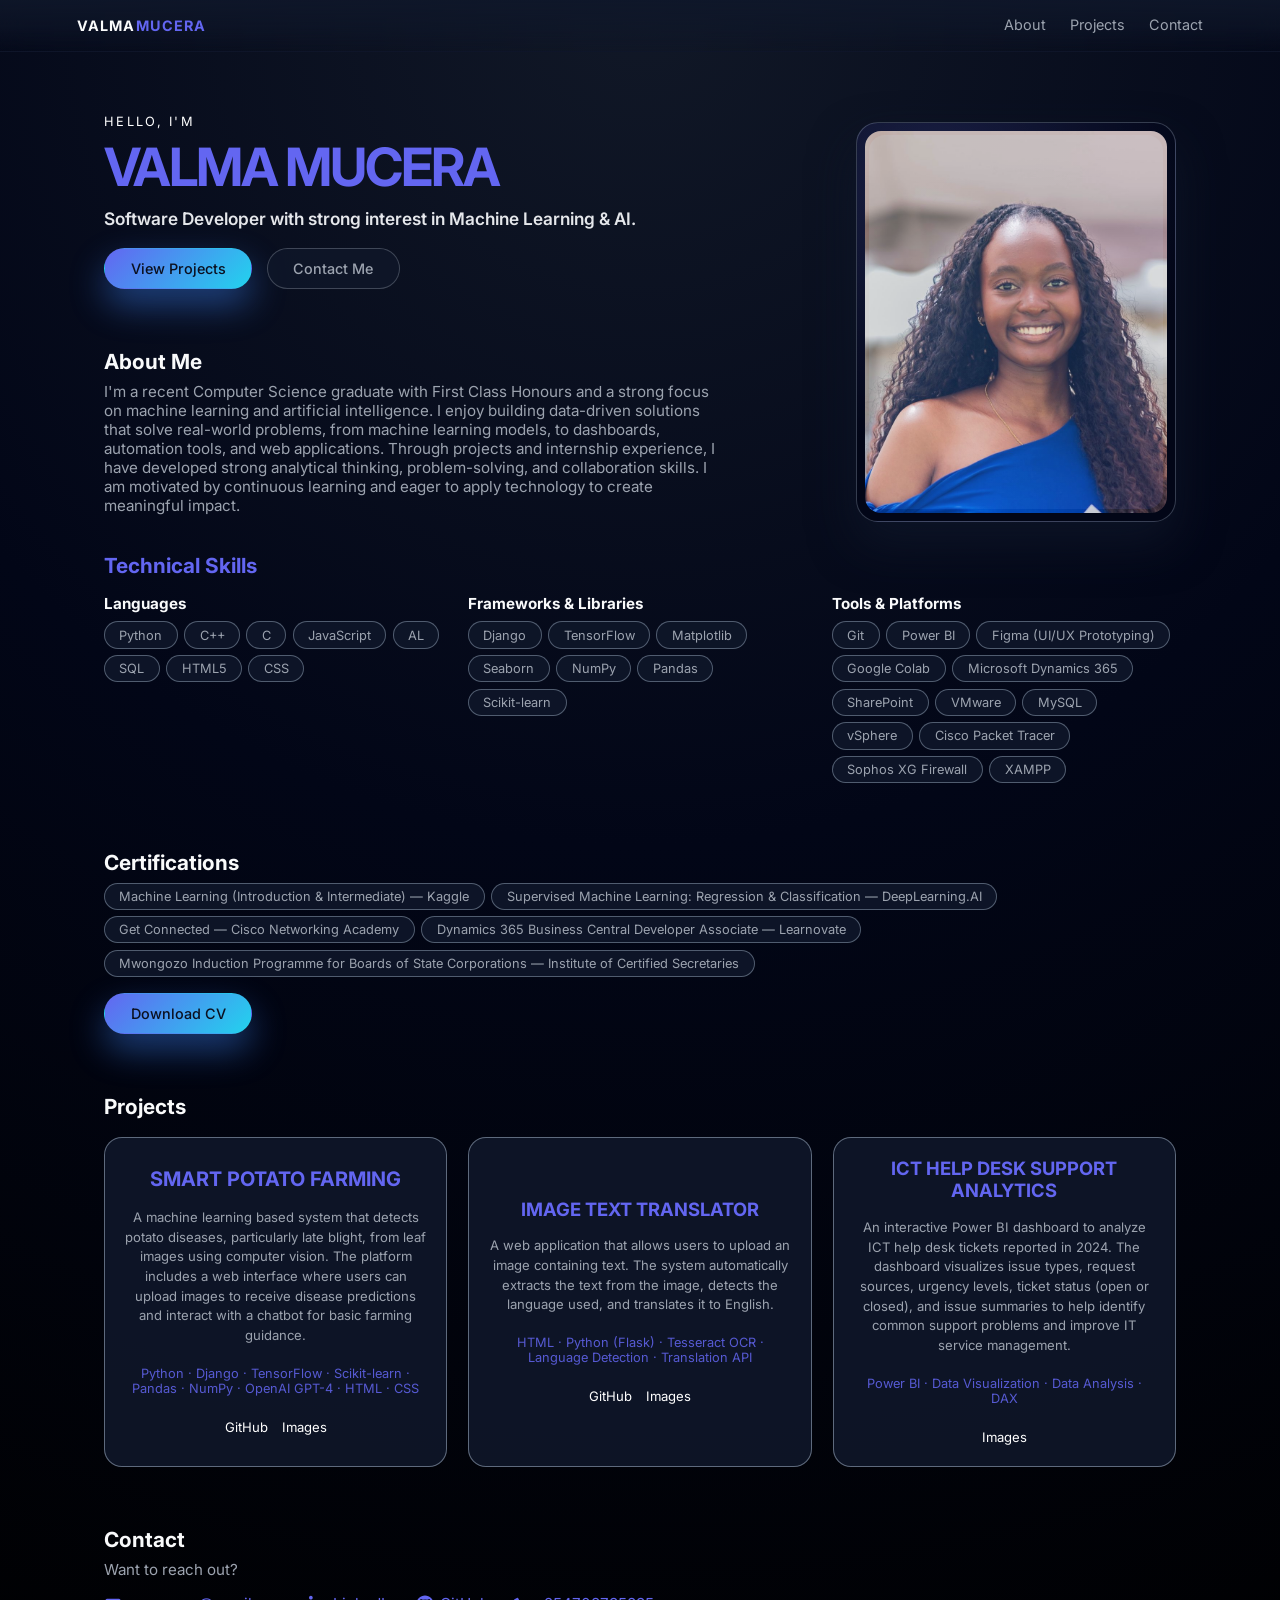
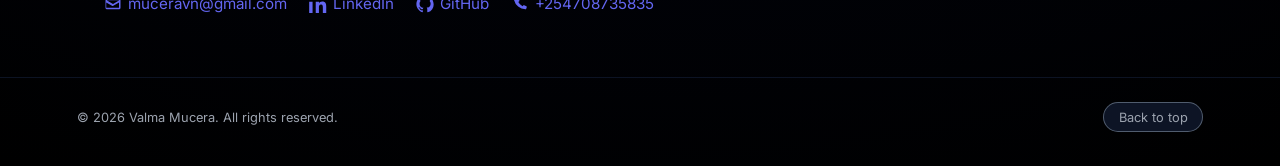
==== index.html @ 5fc09274 "Initial commit" ====
﻿<!DOCTYPE html>
<html lang="en">
  <head>
    <meta charset="UTF-8" />
    <meta name="viewport" content="width=device-width, initial-scale=1.0" />
    <title>VALMA MUCERA</title>
    <link rel="stylesheet" href="styles.css" />
    <link rel="preconnect" href="https://fonts.googleapis.com" />
    <link rel="preconnect" href="https://fonts.gstatic.com" crossorigin />
    <link
      href="https://fonts.googleapis.com/css2?family=Inter:wght@300;400;600;700&display=swap"
      rel="stylesheet"
    />
  </head>
  <body>
    <header class="nav">
      <div class="nav__logo">VALMA<span>MUCERA</span></div>
      <nav class="nav__links">
        <a href="#about">About</a>
        <a href="#projects">Projects</a>
        <a href="#contact">Contact</a>
      </nav>
    </header>

    <main>
      <section class="hero" id="top">
        <div class="hero__content">
          <p class="hero__eyebrow">Hello, I'm</p>
          <h1 class="hero__title">VALMA MUCERA</h1>
          <p class="hero__subtitle">
            Software Developer with strong interest in Machine Learning & AI.
          </p>
          <div class="hero__actions">
            <a href="#projects" class="btn btn--primary">View Projects</a>
            <a href="#contact" class="btn btn--ghost">Contact Me</a>
          </div>
        </div>
      </section>

      <section class="section" id="about">
        <h2 class="section__title">About Me</h2>
        <div class="about__layout">
          <div class="about__text">
            <p class="section__text">
              I'm a recent Computer Science graduate with First Class Honours and a strong focus on machine learning and artificial intelligence. 
                I enjoy building data-driven solutions that solve real-world problems, from machine learning models, to dashboards, automation tools, and web applications. 
                Through projects and internship experience, I have developed strong analytical thinking, problem-solving, and collaboration skills.
                I am motivated by continuous learning and eager to apply technology to create meaningful impact.
            </p>
            <h2 class="section__subtitle">Technical Skills</h2>
          </div>
          <div class="about__photo">
            <img src="Valma photo.jpeg" alt="Valma Mucera portrait" loading="lazy" />
          </div>
          <div class="about__grid">
            <div class="skill-group">
              <h3 class="section__subtitle">Languages</h3>
              <ul class="chips">
                <li class="chip">Python</li>
                <li class="chip">C++</li>
                <li class="chip">C</li>
                <li class="chip">JavaScript</li>
                <li class="chip">AL</li>
                <li class="chip">SQL</li>
                <li class="chip">HTML5</li>
                <li class="chip">CSS</li>
              </ul>
            </div>
            <div class="skill-group">
              <h3 class="section__subtitle">Frameworks &amp; Libraries</h3>
              <ul class="chips">
            
                <li class="chip">Django</li>
                <li class="chip">TensorFlow</li>
                <li class="chip">Matplotlib</li>
                <li class="chip">Seaborn</li>
                <li class="chip">NumPy</li>
                <li class="chip">Pandas</li>
                <li class="chip">Scikit-learn</li>
              </ul>
            </div>

            <div class="skill-group">
              <h3 class="section__subtitle">Tools &amp; Platforms</h3>
              <ul class="chips">
                <li class="chip">Git</li>
                <li class="chip">Power BI</li>
                <li class="chip">Figma (UI/UX Prototyping)</li>
                <li class="chip">Google Colab</li>
                <li class="chip">Microsoft Dynamics 365</li>
                <li class="chip">SharePoint</li>
                <li class="chip">VMware</li>
                <li class="chip">MySQL</li>
                <li class="chip">vSphere</li>
                <li class="chip">Cisco Packet Tracer</li>
                <li class="chip">Sophos XG Firewall</li>
                <li class="chip">XAMPP</li>
              </ul>
            </div>
          </div>
        </div>
      </section>

      <section class="section" id="certifications">
        <h2 class="section__title">Certifications</h2>
        <div class="cert-row">
          <ul class="chips chips--wrap">
            <li class="chip">Machine Learning (Introduction & Intermediate) — Kaggle</li>
            <li class="chip">Supervised Machine Learning: Regression & Classification — DeepLearning.AI</li>
            <li class="chip">Get Connected — Cisco Networking Academy</li>
            <li class="chip">Dynamics 365 Business Central Developer Associate — Learnovate</li>
            <li class="chip">Mwongozo Induction Programme for Boards of State Corporations — Institute of Certified Secretaries</li>
          </ul>
          <div class="cv-download">
            <a class="btn btn--primary" href="Valma_Mucera_Njoroge_Resume.pdf" download>Download CV</a>
          </div>
        </div>
      </section>

      <section class="section" id="projects">
        <h2 class="section__title">Projects</h2>
        <div class="projects__grid">
          <article class="project-card project-card--potato">
            <h3 class="project-card__title">SMART POTATO FARMING</h3>
            <p class="project-card__description">
              A machine learning based system that detects potato diseases, particularly late blight, from leaf images using computer vision.
              The platform includes a web interface where users can upload images to receive disease predictions and interact with a chatbot for basic farming guidance.
              
            </p>
            
            <p class="project-card__stack">Python · Django · TensorFlow · Scikit-learn · Pandas · NumPy · OpenAI GPT-4 · HTML · CSS </p>
            <div class="project-card__links">
              <a href="https://github.com/muceraaa/smart-potato-farming.git" target="_blank" rel="noopener">GitHub</a>
              <a href="SPFimages.html" target="_blank" rel="noopener">Images</a>
            </div>
          </article>
          <article class="project-card project-card--accent">
            <h3 class="project-card__title">IMAGE TEXT TRANSLATOR</h3>
            <p class="project-card__description">
              A web application that allows users to upload an image containing text. 
              The system automatically extracts the text from the image, detects the language used, and translates it to English.
              
            </p>
          
            <p class="project-card__stack">HTML · Python (Flask) · Tesseract OCR · Language Detection · Translation API</p>
            <div class="project-card__links">
               <a href="https://github.com/muceraaa/image-text-translator.git" target="_blank" rel="noopener">GitHub</a>
              <a href="ITLimages.html" target="_blank" rel="noopener">Images</a>
            </div>
          </article>

          <article class="project-card project-card--accent">
            <h3 class="project-card__title">ICT HELP DESK SUPPORT ANALYTICS</h3>
            <p class="project-card__description">
              An interactive Power BI dashboard to analyze ICT help desk tickets reported in 2024.
              The dashboard visualizes issue types, request sources, urgency levels, ticket status (open or closed), and issue summaries to help identify common support problems and improve IT service management.
            </p>
          
            <p class="project-card__stack">Power BI · Data Visualization · Data Analysis · DAX</p>
            <div class="project-card__links">
              <a href="PBIimages.html" target="_blank" rel="noopener">Images</a>
            </div>
          </article>

          
        </div>
      </section>

      <section class="section" id="contact">
        <h2 class="section__title">Contact</h2>
        <p class="section__text">
          Want to reach out? 
        </p>
        <div class="contact__list">
          <a
            id="contact-email"
            data-email="muceravn@gmail.com"
            href="mailto:muceravn@gmail.com"
            ><span class="contact__icon" aria-hidden="true">
              <svg viewBox="0 0 24 24"><path d="M4 5h16a2 2 0 0 1 2 2v10a2 2 0 0 1-2 2H4a2 2 0 0 1-2-2V7a2 2 0 0 1 2-2zm0 2v.35l8 4.65 8-4.65V7H4zm16 2.98-7.62 4.43a1.5 1.5 0 0 1-1.76 0L3 9.98V17h17V9.98z"></path></svg>
            </span>
            muceravn@gmail.com</a
          >
          <a href="https://linkedin.com/in/valma-mucera-0088bb252" target="_blank" rel="noopener"
            ><span class="contact__icon" aria-hidden="true">
              <svg viewBox="0 0 24 24"><path d="M4.98 3.5C4.98 4.88 3.88 6 2.5 6S0 4.88 0 3.5 1.12 1 2.5 1s2.48 1.12 2.48 2.5zM.24 8.98h4.52V24H.24V8.98zM8.98 8.98h4.33v2.05h.06c.6-1.14 2.06-2.34 4.24-2.34 4.53 0 5.37 2.98 5.37 6.85V24h-4.52v-7.33c0-1.75-.03-3.98-2.43-3.98-2.43 0-2.8 1.9-2.8 3.86V24H8.98V8.98z"></path></svg>
            </span>
            LinkedIn</a
          >
          <a href="https://github.com/muceraaa" target="_blank" rel="noopener"><span class="contact__icon" aria-hidden="true"><svg viewBox="0 0 24 24"><path d="M12 .5C5.73.5.5 5.73.5 12c0 5.09 3.29 9.4 7.86 10.93.58.1.79-.25.79-.56 0-.28-.01-1.02-.02-2-3.2.7-3.88-1.54-3.88-1.54-.53-1.35-1.3-1.7-1.3-1.7-1.06-.73.08-.72.08-.72 1.17.08 1.78 1.21 1.78 1.21 1.04 1.78 2.73 1.26 3.4.96.1-.76.41-1.26.75-1.55-2.55-.29-5.23-1.27-5.23-5.65 0-1.25.45-2.27 1.2-3.07-.12-.29-.52-1.45.11-3.02 0 0 .97-.31 3.18 1.18a11.1 11.1 0 0 1 5.8 0c2.2-1.49 3.17-1.18 3.17-1.18.63 1.57.23 2.73.11 3.02.75.8 1.2 1.82 1.2 3.07 0 4.39-2.69 5.35-5.25 5.63.42.36.8 1.08.8 2.18 0 1.57-.02 2.84-.02 3.22 0 .31.21.67.8.56A10.52 10.52 0 0 0 23.5 12C23.5 5.73 18.27.5 12 .5z"></path></svg></span>GitHub</a>
          <span class="contact__item"><span class="contact__icon" aria-hidden="true"><svg viewBox="0 0 24 24"><path d="M6.54 4.5 8.4 3.8a1 1 0 0 1 1.24.46l1.54 2.97a1 1 0 0 1-.23 1.2l-1.2 1a12.6 12.6 0 0 0 5.62 5.62l1-1.2a1 1 0 0 1 1.2-.23l2.97 1.54a1 1 0 0 1 .46 1.24l-.7 1.86a1.2 1.2 0 0 1-1.15.78A16.5 16.5 0 0 1 4 6.65c0-.52.3-1 .78-1.15z"></path></svg></span>+254708735835</span>
        </div>
      </section>
    </main>

    <footer class="footer">
      <p>© <span id="year"></span> Valma Mucera. All rights reserved.</p>
      <a href="#top" class="footer__top">Back to top</a>
    </footer>

    <script>
      const yearSpan = document.getElementById("year");
      if (yearSpan) {
        yearSpan.textContent = new Date().getFullYear().toString();
      }

      // Make the contact email always do something useful:
      // 1) Try mailto (for users with a desktop mail client)
      // 2) Fallback to opening Gmail compose in a new tab
      // 3) Copy the email to clipboard for extra convenience
      const emailLink = document.getElementById("contact-email");
      const email = emailLink?.dataset.email;
      const gmailCompose = email
        ? `https://mail.google.com/mail/?view=cm&fs=1&to=${encodeURIComponent(
            email
          )}`
        : null;

      emailLink?.addEventListener("click", async (event) => {
        event.preventDefault();
        if (email) {
          // Try to trigger the OS/handler via mailto
          window.location.href = `mailto:${email}`;
        }

        // Open Gmail compose as a reliable fallback
        if (gmailCompose) {
          window.open(gmailCompose, "_blank", "noopener");
        }

        // Best-effort copy
        try {
          await navigator.clipboard.writeText(email);
        } catch (_) {
          // Clipboard API might be blocked; ignore
        }
      });

    </script>
  </body>
</html>
---- styles.css ----
:root {
  --bg: #050816;
  --bg-elevated: #0b1020;
  --accent: #6366f1;
  --accent-soft: rgba(99, 102, 241, 0.12);
  --accent-strong: rgba(129, 140, 248, 0.4);
  --text: #f9fafb;
  --text-muted: #9ca3af;
  --border-subtle: rgba(156, 163, 175, 0.35);
  --radius-lg: 18px;
  --radius-full: 999px;
  --shadow-soft: 0 22px 45px rgba(15, 23, 42, 0.75);
}

*,
*::before,
*::after {
  box-sizing: border-box;
}

body {
  margin: 0;
  font-family: "Inter", system-ui, -apple-system, BlinkMacSystemFont, sans-serif;
  background: radial-gradient(circle at top, #111827 0, #020617 45%, #000 100%);
  color: var(--text);
  min-height: 100vh;
}

a {
  color: inherit;
  text-decoration: none;
}

img {
  max-width: 100%;
  display: block;
}

.nav {
  position: sticky;
  top: 0;
  z-index: 20;
  display: flex;
  align-items: center;
  justify-content: space-between;
  padding: 1rem 6vw;
  backdrop-filter: blur(14px);
  background: linear-gradient(
    to bottom,
    rgba(15, 23, 42, 0.9),
    rgba(15, 23, 42, 0.6),
    transparent
  );
  border-bottom: 1px solid rgba(15, 23, 42, 0.6);
}

.nav__logo {
  font-weight: 700;
  letter-spacing: 0.08em;
  text-transform: uppercase;
  font-size: 0.9rem;
}

.nav__logo span {
  color: var(--accent);
}

.nav__links {
  display: flex;
  gap: 1.5rem;
  font-size: 0.9rem;
}

.nav__links a {
  color: var(--text-muted);
  position: relative;
  padding-bottom: 0.1rem;
}

.nav__links a::after {
  content: "";
  position: absolute;
  left: 0;
  bottom: 0;
  width: 0;
  height: 2px;
  background: linear-gradient(to right, var(--accent), #22d3ee);
  border-radius: 999px;
  transition: width 0.25s ease;
}

.nav__links a:hover {
  color: var(--text);
}

.nav__links a:hover::after {
  width: 100%;
}

main {
  max-width: 1120px;
  margin: 0 auto;
  padding: 2.5rem 1.5rem 4rem;
}

.hero {
  display: grid;
  grid-template-columns: minmax(0, 1fr);
  align-items: flex-start;
  gap: 1.8rem;
  margin-top: 1.4rem;
}

.hero__content {
  max-width: 540px;
}

.hero__eyebrow {
  font-size: 0.8rem;
  letter-spacing: 0.18em;
  text-transform: uppercase;
  color: #ffffff;
  margin: 0 0 0.35rem;
}

.hero__title {
  font-size: clamp(2.5rem, 4.4vw, 3.3rem);
  letter-spacing: -0.04em;
  margin: 0 0 0.45rem;
  color: var(--accent);
}

.hero__subtitle {
  margin: 0.1rem 0 1rem;
  color: #e5e7eb;
  line-height: 1.5;
  font-size: 1.08rem;
  font-weight: 600;
}

.hero__actions {
  display: flex;
  gap: 0.9rem;
  flex-wrap: wrap;
}

.btn {
  display: inline-flex;
  align-items: center;
  justify-content: center;
  padding: 0.7rem 1.6rem;
  border-radius: var(--radius-full);
  border: 1px solid transparent;
  font-size: 0.9rem;
  font-weight: 500;
  cursor: pointer;
  transition: transform 0.16s ease, box-shadow 0.16s ease, background 0.18s ease,
    border-color 0.18s ease, color 0.18s ease;
}

.btn--primary {
  background: linear-gradient(135deg, var(--accent), #22d3ee);
  color: #0b1020;
  box-shadow: 0 16px 35px rgba(59, 130, 246, 0.45);
}

.btn--primary:hover {
  transform: translateY(-1px);
  box-shadow: 0 22px 45px rgba(15, 23, 42, 0.9);
}

.btn--ghost {
  border-color: var(--border-subtle);
  color: var(--text-muted);
  background: rgba(15, 23, 42, 0.8);
}

.btn--ghost:hover {
  border-color: var(--accent-strong);
  color: var(--text);
  background: radial-gradient(circle at top left, var(--accent-soft), #020617 55%);
}

.about__layout {
  display: grid;
  grid-template-columns: minmax(0, 1fr) minmax(0, 320px);
  gap: 1.8rem;
  align-items: start;
}

.about__text .section__text {
  margin-bottom: 1.4rem;
}

.about__photo {
  justify-self: center;
  width: 100%;
  max-width: 320px;
  aspect-ratio: 4 / 5;
  border-radius: 22px;
  padding: 8px;
  background: radial-gradient(circle at 25% 15%, rgba(99, 102, 241, 0.18), #020617 65%);
  border: 1px solid rgba(148, 163, 184, 0.35);
  box-shadow: var(--shadow-soft);
  overflow: hidden;
  position: relative;
  align-self: start;
  margin-top: -260px;
}

.about__photo::after {
  content: "";
  position: absolute;
  inset: 12px;
  border-radius: 16px;
  pointer-events: none;
  background: linear-gradient(145deg, rgba(34, 211, 238, 0.12), rgba(99, 102, 241, 0.12));
  mix-blend-mode: screen;
}

.about__photo img {
  width: 100%;
  height: 100%;
  object-fit: cover;
  border-radius: 16px;
  display: block;
  background: radial-gradient(circle at 30% 20%, rgba(99, 102, 241, 0.08), #0b1020 65%);
}

.section {
  margin-top: 3.75rem;
  scroll-margin-top: 96px;
}

.section__title {
  font-size: 1.3rem;
  margin-bottom: 0.5rem;
}

.section__text {
  margin: 0;
  color: var(--text-muted);
  font-size: 0.95rem;
  max-width: 620px;
}

.section__subtitle {
  font-size: 0.95rem;
  margin: 1.5rem 0 0.6rem;
}

.about__text .section__subtitle {
  font-size: 1.3rem;
  margin: 2.4rem 0 -1.2rem;
  color: var(--accent);
}

.about__grid {
  display: grid;
  grid-template-columns: repeat(3, minmax(0, 1fr));
  gap: 1.25rem;
  width: 100%;
  padding-bottom: 0.4rem;
  margin-top: 0.4rem;
  grid-column: 1 / -1;
}

.skill-group {
  width: 100%;
}

.skill-group h3 {
  margin: 0 0 0.5rem;
}

.chips {
  list-style: none;
  padding: 0;
  margin: 0;
  display: flex;
  flex-wrap: wrap;
  gap: 0.4rem;
}

.chip {
  background: rgba(15, 23, 42, 0.9);
  border-radius: 999px;
  padding: 0.32rem 0.9rem;
  border: 1px solid rgba(148, 163, 184, 0.5);
  font-size: 0.8rem;
  color: var(--text-muted);
}

.projects__grid {
  display: grid;
  grid-template-columns: repeat(auto-fit, minmax(260px, 1fr));
  gap: 1.3rem;
  margin-top: 1.1rem;
}

.section__lead {
  margin: 0.2rem 0 1.2rem;
}

.chips--wrap {
  flex-wrap: wrap;
}

.cv-download {
  margin-top: 0;
}

.cert-row {
  display: flex;
  align-items: center;
  gap: 1rem;
  flex-wrap: wrap;
}

.project-card {
  background: rgba(15, 23, 42, 0.9);
  border-radius: var(--radius-lg);
  padding: 1.2rem 1.25rem 1.3rem;
  border: 1px solid rgba(148, 163, 184, 0.6);
  position: relative;
  overflow: hidden;
  text-align: center;
  display: flex;
  flex-direction: column;
  align-items: center;
  justify-content: center;
  gap: 0.65rem;
}

.project-card::before {
  content: "";
  position: absolute;
  inset: 0;
  background: radial-gradient(
    circle at top left,
    rgba(56, 189, 248, 0.16),
    transparent 60%
  );
  mix-blend-mode: screen;
  opacity: 0;
  transition: opacity 0.25s ease;
  pointer-events: none;
}

.project-card:hover::before {
  opacity: 1;
}

.project-card__title {
  margin: 0 0 0.4rem;
  font-size: 1.02rem;
}

.project-card__description {
  margin: 0 0 0.6rem;
  color: var(--text-muted);
  font-size: 0.82rem;
  line-height: 1.5;
}

.project-card__stack {
  margin: 0 0 0.8rem;
  font-size: 0.8rem;
  color: #e5e7eb;
  opacity: 0.85;
}

.project-card--potato .project-card__title {
  font-size: 1.25rem;
  color: var(--accent);
}

.project-card--potato .project-card__description {
  font-size: 0.82rem;
}

.project-card--potato .project-card__stack {
  color: var(--accent);
  font-size: 0.8rem;
}

.project-card--accent .project-card__title {
  color: var(--accent);
  font-size: 1.15rem;
}

.project-card--accent .project-card__stack {
  color: var(--accent);
  font-size: 0.8rem;
}

.project-card__media {
  margin: 0 0 0.7rem;
  border: 1px solid rgba(148, 163, 184, 0.4);
  border-radius: 12px;
  overflow: hidden;
  background: rgba(15, 23, 42, 0.6);
  width: 100%;
  max-width: 100%;
}

.project-card__media img {
  display: block;
  width: 100%;
  height: auto;
}

.project-card__links {
  display: flex;
  gap: 0.9rem;
  font-size: 0.82rem;
  justify-content: center;
}

.project-card__links a {
  color: #ffffff;
}

.project-card__links a:hover {
  color: var(--accent);
}

.contact__list {
  display: flex;
  flex-wrap: wrap;
  gap: 1.4rem;
  margin-top: 1rem;
  font-size: 0.95rem;
}

.contact__list a,
.contact__item {
  color: var(--accent);
  display: inline-flex;
  align-items: center;
  gap: 0.35rem;
  line-height: 1.2;
}

.contact__icon {
  display: inline-flex;
  align-items: center;
  justify-content: center;
}

.contact__icon svg {
  width: 18px;
  height: 18px;
  fill: currentColor;
  display: block;
}

.contact__list a:hover {
  text-decoration: underline;
}

.footer {
  border-top: 1px solid rgba(15, 23, 42, 0.85);
  padding: 1.2rem 6vw 1.8rem;
  display: flex;
  justify-content: space-between;
  align-items: center;
  gap: 1rem;
  font-size: 0.8rem;
  color: var(--text-muted);
}

.footer__top {
  padding: 0.4rem 0.9rem;
  border-radius: 999px;
  border: 1px solid rgba(148, 163, 184, 0.5);
  background: rgba(15, 23, 42, 0.9);
}

.footer__top:hover {
  border-color: var(--accent);
  color: var(--text);
}

@media (max-width: 768px) {
  .nav {
    padding-inline: 1.2rem;
  }

  main {
    padding-inline: 1.2rem;
  }

  .hero {
    margin-top: 1.2rem;
  }

  .nav__links {
    display: none;
  }

  .about__layout {
    grid-template-columns: minmax(0, 1fr);
    gap: 1.4rem;
  }

  .about__photo {
    order: -1;
    max-width: 260px;
    aspect-ratio: 4 / 5;
    margin-top: -190px;
  }

  .about__grid {
    grid-template-columns: minmax(0, 1fr);
  }
}
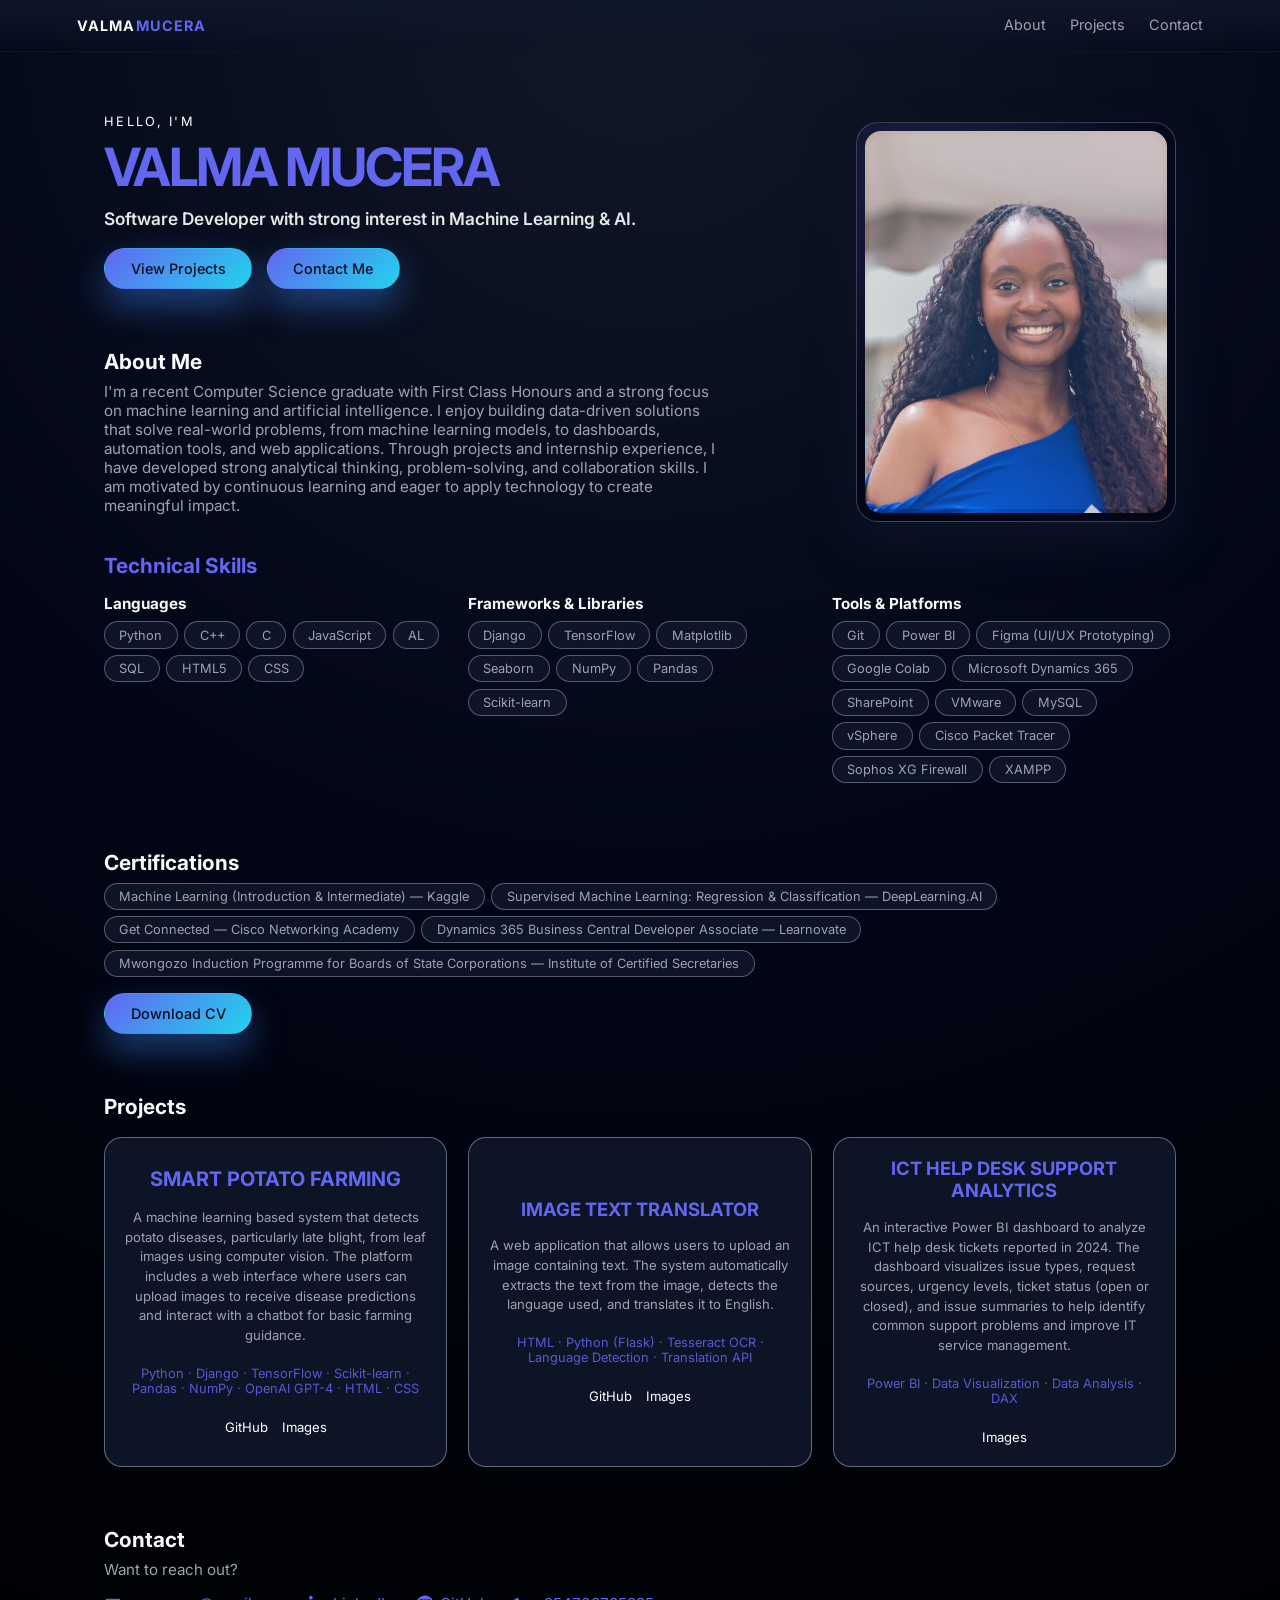
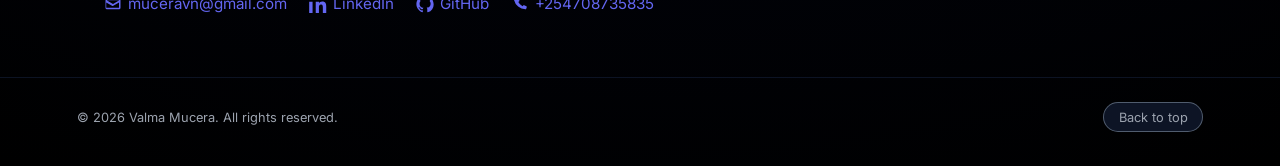
==== commit cbef11a5: "CV" ====
--- a/index.html
+++ b/index.html
@@ -112,7 +112,7 @@
             <li class="chip">Mwongozo Induction Programme for Boards of State Corporations — Institute of Certified Secretaries</li>
           </ul>
           <div class="cv-download">
-            <a class="btn btn--primary" href="Valma_Mucera_Njoroge_Resume.pdf" download>Download CV</a>
+            <a class="btn btn--primary" href="Valma_Mucera_CV.pdf" download>Download CV</a>
           </div>
         </div>
       </section>
--- a/styles.css
+++ b/styles.css
@@ -170,15 +170,15 @@
 }
 
 .btn--ghost {
-  border-color: var(--border-subtle);
-  color: var(--text-muted);
-  background: rgba(15, 23, 42, 0.8);
+  border-color: transparent;
+  color: #0b1020;
+  background: linear-gradient(135deg, var(--accent), #22d3ee);
+  box-shadow: 0 16px 35px rgba(59, 130, 246, 0.45);
 }
 
 .btn--ghost:hover {
-  border-color: var(--accent-strong);
-  color: var(--text);
-  background: radial-gradient(circle at top left, var(--accent-soft), #020617 55%);
+  transform: translateY(-1px);
+  box-shadow: 0 22px 45px rgba(15, 23, 42, 0.9);
 }
 
 .about__layout {
@@ -506,9 +506,10 @@
 
   .about__photo {
     order: -1;
-    max-width: 260px;
+    max-width: 240px;
     aspect-ratio: 4 / 5;
-    margin-top: -190px;
+    margin-top: 0;
+    justify-self: center;
   }
 
   .about__grid {
@@ -516,3 +517,35 @@
   }
 }
 
+@media (max-width: 640px) {
+  .projects__grid {
+    grid-template-columns: minmax(0, 1fr);
+  }
+
+  .project-card {
+    padding: 1rem;
+    gap: 0.45rem;
+  }
+
+  .project-card__title {
+    font-size: 1.05rem;
+  }
+
+  .project-card__description {
+    font-size: 0.78rem;
+  }
+
+  .project-card__stack {
+    font-size: 0.78rem;
+  }
+
+  .about__photo {
+    margin-top: 0;
+  }
+
+  .contact__list {
+    gap: 1rem;
+    font-size: 0.9rem;
+  }
+}
+
